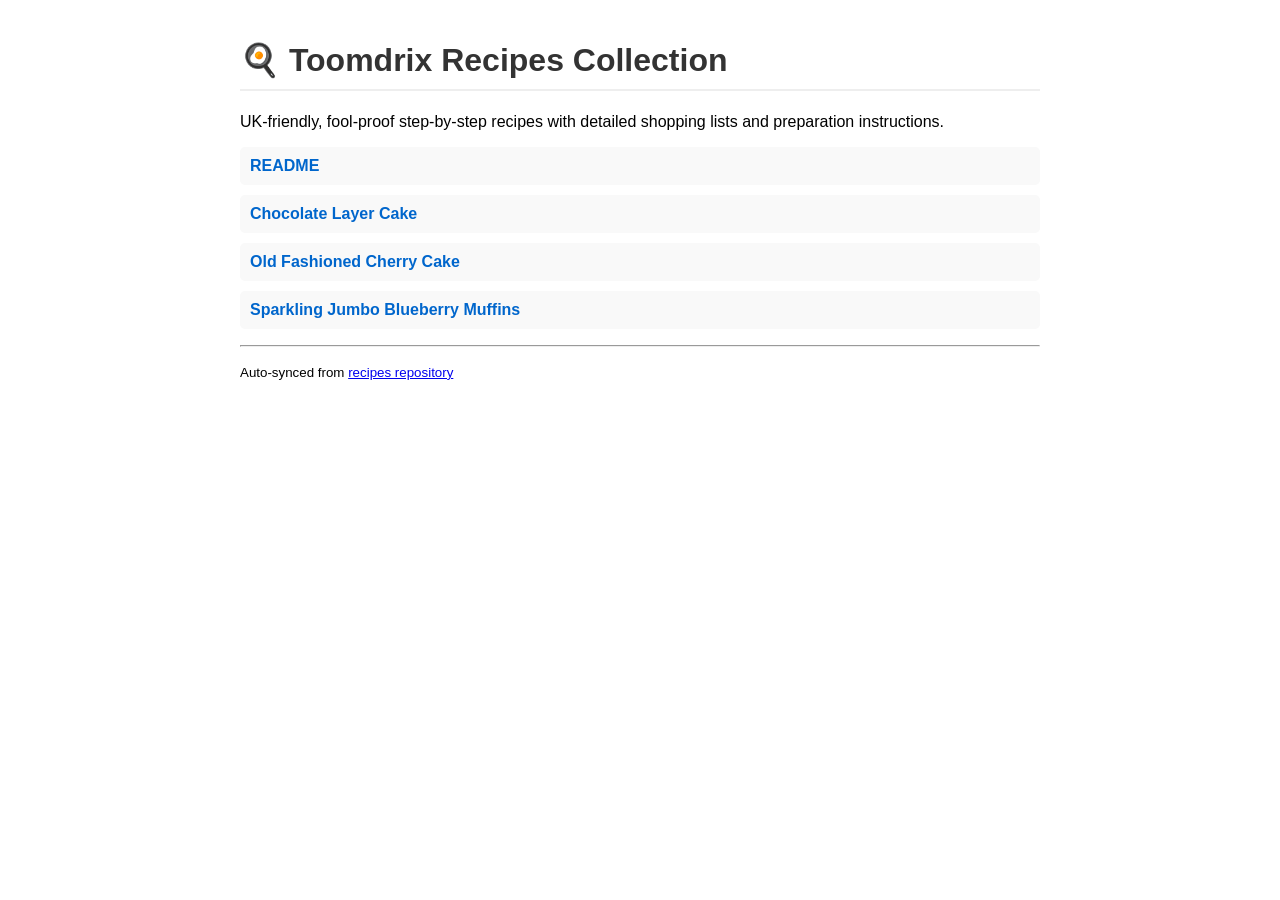
==== index.html @ 7d8341fa "Auto-sync recipes from toomdrix/recipes repository" ====
<!DOCTYPE html>
<html lang="en">
<head>
  <meta charset="UTF-8">
  <meta name="viewport" content="width=device-width, initial-scale=1.0">
  <title>Toomdrix Recipes</title>
  <style>
    body { font-family: Arial, sans-serif; max-width: 800px; margin: 0 auto; padding: 20px; }
    h1 { color: #333; border-bottom: 2px solid #eee; padding-bottom: 10px; }
    .recipe-list { list-style: none; padding: 0; }
    .recipe-list li { margin: 10px 0; padding: 10px; background: #f9f9f9; border-radius: 5px; }
    .recipe-list a { text-decoration: none; color: #0066cc; font-weight: bold; }
    .recipe-list a:hover { text-decoration: underline; }
  </style>
</head>
<body>
  <h1>🍳 Toomdrix Recipes Collection</h1>
  <p>UK-friendly, fool-proof step-by-step recipes with detailed shopping lists and preparation instructions.</p>
  <ul class="recipe-list">
    <li><a href="README.html">README</a></li>
    <li><a href="chocolate_layer_cake.html">Chocolate Layer Cake</a></li>
    <li><a href="old_fashioned_cherry_cake.html">Old Fashioned Cherry Cake</a></li>
    <li><a href="sparkling_jumbo_blueberry_muffins.html">Sparkling Jumbo Blueberry Muffins</a></li>
  </ul>
  <hr>
  <p><small>Auto-synced from <a href="https://github.com/toomdrix/recipes">recipes repository</a></small></p>
</body>
</html>
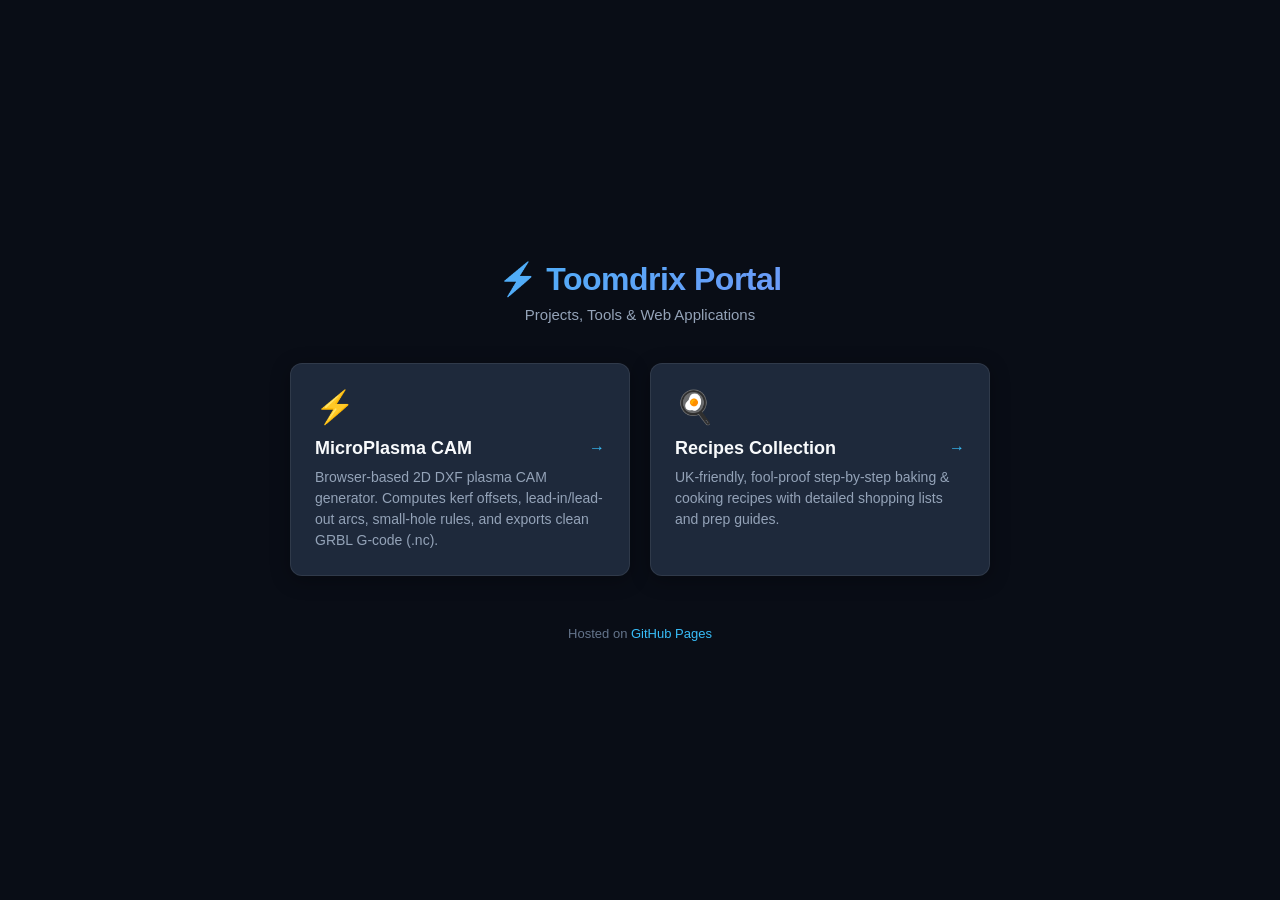
==== commit af8a13bd: "feat: organize apps into /plasma and /recipes with central portal index" ====
--- a/index.html
+++ b/index.html
@@ -3,26 +3,147 @@
 <head>
   <meta charset="UTF-8">
   <meta name="viewport" content="width=device-width, initial-scale=1.0">
-  <title>Toomdrix Recipes</title>
+  <title>Toomdrix | Projects & Tools</title>
   <style>
-    body { font-family: Arial, sans-serif; max-width: 800px; margin: 0 auto; padding: 20px; }
-    h1 { color: #333; border-bottom: 2px solid #eee; padding-bottom: 10px; }
-    .recipe-list { list-style: none; padding: 0; }
-    .recipe-list li { margin: 10px 0; padding: 10px; background: #f9f9f9; border-radius: 5px; }
-    .recipe-list a { text-decoration: none; color: #0066cc; font-weight: bold; }
-    .recipe-list a:hover { text-decoration: underline; }
+    :root {
+      --bg: #090d16;
+      --card: #1e293b;
+      --card-hover: #334155;
+      --border: rgba(255, 255, 255, 0.08);
+      --accent: #38bdf8;
+      --text: #f8fafc;
+      --muted: #94a3b8;
+    }
+    * { box-sizing: border-box; margin: 0; padding: 0; }
+    body {
+      font-family: -apple-system, BlinkMacSystemFont, "Segoe UI", Roboto, Helvetica, Arial, sans-serif;
+      background: var(--bg);
+      color: var(--text);
+      min-height: 100vh;
+      display: flex;
+      flex-direction: column;
+      align-items: center;
+      justify-content: center;
+      padding: 30px 20px;
+    }
+    .container {
+      max-width: 700px;
+      width: 100%;
+    }
+    header {
+      text-align: center;
+      margin-bottom: 40px;
+    }
+    h1 {
+      font-size: 32px;
+      font-weight: 800;
+      letter-spacing: -0.5px;
+      margin-bottom: 8px;
+      background: linear-gradient(135deg, #38bdf8, #818cf8);
+      -webkit-background-clip: text;
+      -webkit-text-fill-color: transparent;
+    }
+    p.subtitle {
+      color: var(--muted);
+      font-size: 15px;
+    }
+    .grid {
+      display: grid;
+      grid-template-columns: repeat(auto-fit, minmax(280px, 1fr));
+      gap: 20px;
+    }
+    .card {
+      background: var(--card);
+      border: 1px solid var(--border);
+      border-radius: 12px;
+      padding: 24px;
+      text-decoration: none;
+      color: inherit;
+      display: flex;
+      flex-direction: column;
+      transition: all 0.2s ease;
+      box-shadow: 0 4px 20px rgba(0, 0, 0, 0.3);
+    }
+    .card:hover {
+      transform: translateY(-3px);
+      border-color: var(--accent);
+      background: var(--card-hover);
+      box-shadow: 0 8px 30px rgba(56, 189, 248, 0.15);
+    }
+    .card-icon {
+      font-size: 32px;
+      margin-bottom: 12px;
+    }
+    .card-title {
+      font-size: 18px;
+      font-weight: 700;
+      margin-bottom: 8px;
+      color: var(--text);
+      display: flex;
+      align-items: center;
+      justify-content: space-between;
+    }
+    .card-title span.arrow {
+      color: var(--accent);
+      font-size: 16px;
+      transition: transform 0.2s ease;
+    }
+    .card:hover .card-title span.arrow {
+      transform: translateX(4px);
+    }
+    .card-desc {
+      color: var(--muted);
+      font-size: 14px;
+      line-height: 1.5;
+    }
+    footer {
+      margin-top: 50px;
+      text-align: center;
+      color: #64748b;
+      font-size: 13px;
+    }
+    footer a {
+      color: var(--accent);
+      text-decoration: none;
+    }
   </style>
 </head>
 <body>
-  <h1>🍳 Toomdrix Recipes Collection</h1>
-  <p>UK-friendly, fool-proof step-by-step recipes with detailed shopping lists and preparation instructions.</p>
-  <ul class="recipe-list">
-    <li><a href="README.html">README</a></li>
-    <li><a href="chocolate_layer_cake.html">Chocolate Layer Cake</a></li>
-    <li><a href="old_fashioned_cherry_cake.html">Old Fashioned Cherry Cake</a></li>
-    <li><a href="sparkling_jumbo_blueberry_muffins.html">Sparkling Jumbo Blueberry Muffins</a></li>
-  </ul>
-  <hr>
-  <p><small>Auto-synced from <a href="https://github.com/toomdrix/recipes">recipes repository</a></small></p>
+  <div class="container">
+    <header>
+      <h1>⚡ Toomdrix Portal</h1>
+      <p class="subtitle">Projects, Tools & Web Applications</p>
+    </header>
+
+    <div class="grid">
+      <!-- MicroPlasma CAM -->
+      <a href="plasma/" class="card">
+        <div class="card-icon">⚡</div>
+        <div class="card-title">
+          MicroPlasma CAM
+          <span class="arrow">→</span>
+        </div>
+        <div class="card-desc">
+          Browser-based 2D DXF plasma CAM generator. Computes kerf offsets, lead-in/lead-out arcs, small-hole rules, and exports clean GRBL G-code (.nc).
+        </div>
+      </a>
+
+      <!-- Recipes Collection -->
+      <a href="recipes/" class="card">
+        <div class="card-icon">🍳</div>
+        <div class="card-title">
+          Recipes Collection
+          <span class="arrow">→</span>
+        </div>
+        <div class="card-desc">
+          UK-friendly, fool-proof step-by-step baking & cooking recipes with detailed shopping lists and prep guides.
+        </div>
+      </a>
+    </div>
+
+    <footer>
+      <p>Hosted on <a href="https://github.com/toomdrix" target="_blank">GitHub Pages</a></p>
+    </footer>
+  </div>
 </body>
 </html>
